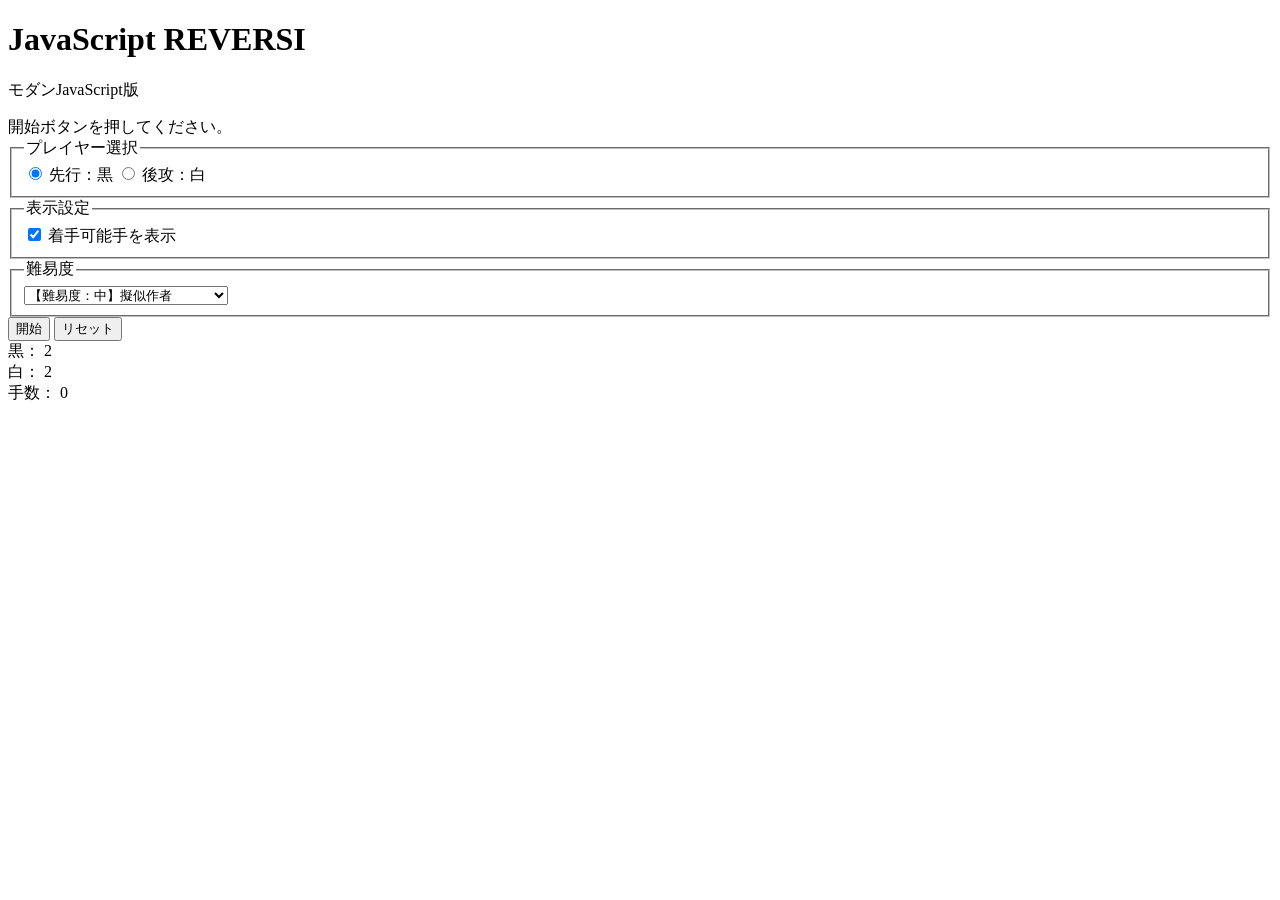
==== index-modern.html @ 6d747058 "Create modern HTML5 version without Prototype.js" ====
<!DOCTYPE html>
<html lang="ja">
<head>
    <meta charset="UTF-8">
    <meta name="viewport" content="width=device-width, initial-scale=1, maximum-scale=1, user-scalable=no">
    <meta name="description" content="JavaScriptで動作する軽量なReversi（オセロ）ゲーム">
    <title>JavaScript REVERSI - モダン版</title>
    <link rel="stylesheet" href="style.css">
</head>
<body>
    <div class="game-wrapper">
        <main class="game-container">
            <header class="game-header">
                <h1>JavaScript REVERSI</h1>
                <p class="subtitle">モダンJavaScript版</p>
            </header>

            <!-- ゲームボード -->
            <section class="game-board">
                <div class="board-grid" id="boardGrid">
                    <!-- ボタンは JavaScript で動的に生成される -->
                </div>
            </section>

            <!-- ステータス表示 -->
            <section class="game-status">
                <div id="statusMessage" class="status-message">開始ボタンを押してください。</div>
            </section>

            <!-- ゲームコントロール -->
            <section class="game-controls">
                <div class="control-group">
                    <fieldset>
                        <legend>プレイヤー選択</legend>
                        <div class="radio-group">
                            <label>
                                <input type="radio" name="playerColor" value="BLACK" checked>
                                先行：黒
                            </label>
                            <label>
                                <input type="radio" name="playerColor" value="WHITE">
                                後攻：白
                            </label>
                        </div>
                    </fieldset>

                    <fieldset>
                        <legend>表示設定</legend>
                        <div class="checkbox-group">
                            <label>
                                <input type="checkbox" id="showLegalMoves" checked>
                                着手可能手を表示
                            </label>
                        </div>
                    </fieldset>

                    <fieldset>
                        <legend>難易度</legend>
                        <select id="difficultyLevel">
                            <option value="0">【難易度：低】ランダムに指す</option>
                            <option value="1" selected>【難易度：中】擬似作者</option>
                            <option value="2">【難易度：高】試験中</option>
                        </select>
                    </fieldset>
                </div>

                <div class="button-group">
                    <button id="startBtn" class="btn btn-primary">開始</button>
                    <button id="resetBtn" class="btn btn-secondary">リセット</button>
                </div>
            </section>

            <!-- ゲーム情報 -->
            <section class="game-info">
                <div class="info-item">
                    <span class="info-label">黒：</span>
                    <span id="blackCount" class="info-value">2</span>
                </div>
                <div class="info-item">
                    <span class="info-label">白：</span>
                    <span id="whiteCount" class="info-value">2</span>
                </div>
                <div class="info-item">
                    <span class="info-label">手数：</span>
                    <span id="moveCount" class="info-value">0</span>
                </div>
            </section>
        </main>
    </div>

    <!-- スクリプト読み込み -->
    <script src="reversi.js"></script>
    <script>
        // ゲームの初期化
        const game = new ReversiGame();
        game.initializeUI();
    </script>
</body>
</html>
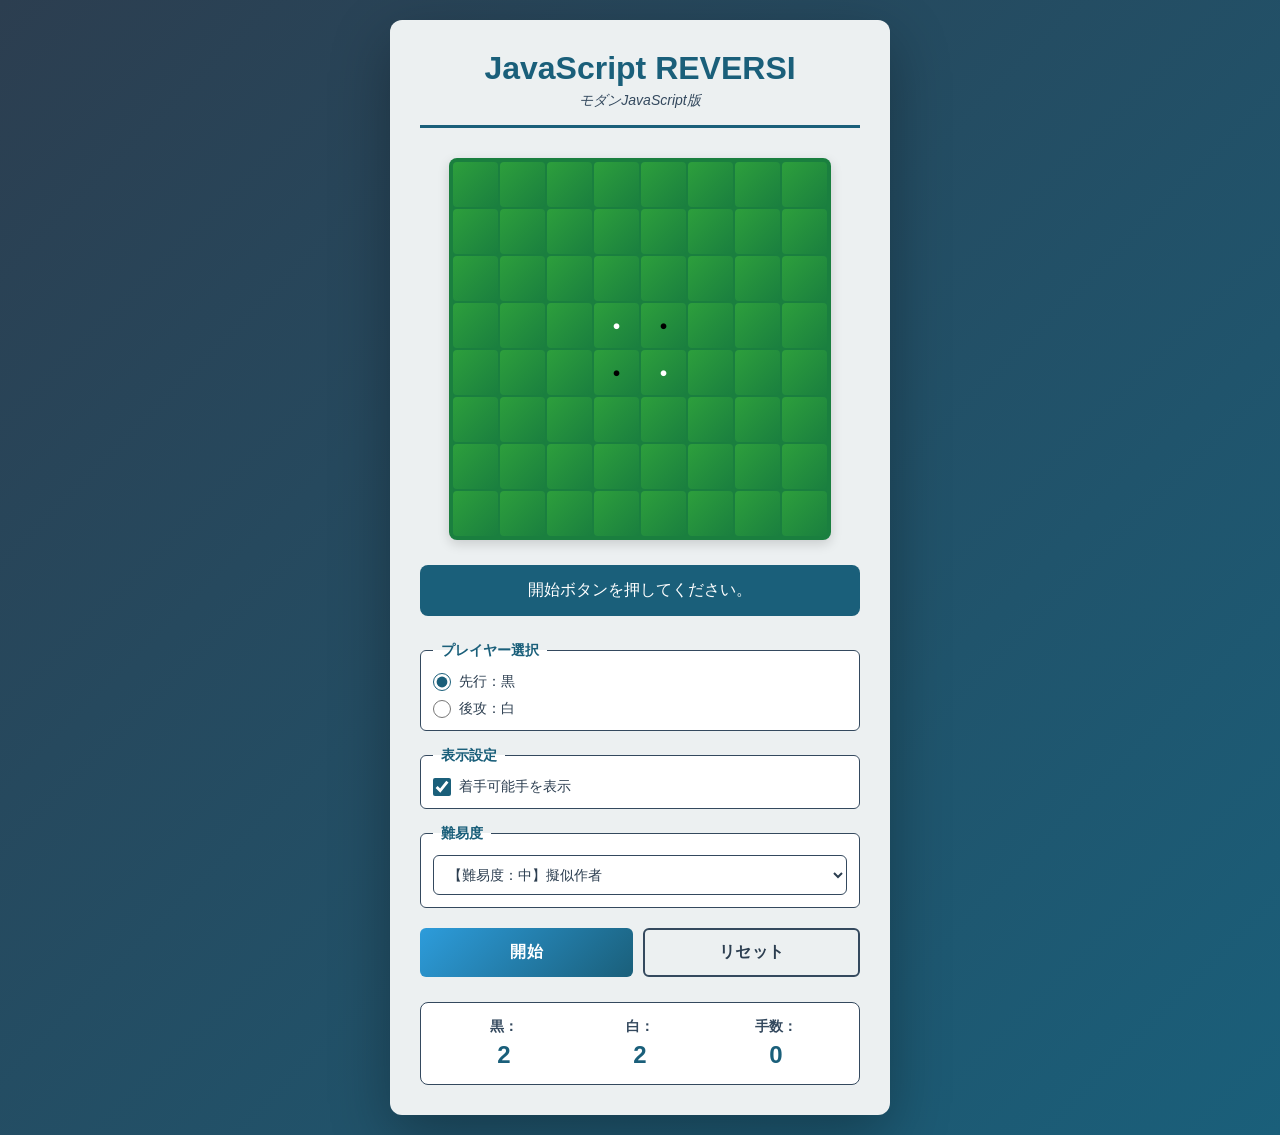
==== commit 9c6cbb52: "Add modern HTML5 and CSS, create reversi.js with class-based architecture" ====
--- a/index-modern.html
+++ b/index-modern.html
@@ -96,4 +96,4 @@
         game.initializeUI();
     </script>
 </body>
-</html>
+</html>
--- a/style.css
+++ b/style.css
@@ -0,0 +1,373 @@
+/* ============================================
+   Reversi Game - Modern CSS
+   ============================================ */
+
+:root {
+    --primary-color: #1a5f7a;
+    --secondary-color: #2d9cdb;
+    --success-color: #27ae60;
+    --danger-color: #e74c3c;
+    --dark-bg: #2c3e50;
+    --light-bg: #ecf0f1;
+    --board-green: #1a7f3f;
+    --border-color: #34495e;
+    --text-dark: #2c3e50;
+    --text-light: #ffffff;
+}
+
+* {
+    margin: 0;
+    padding: 0;
+    box-sizing: border-box;
+}
+
+html {
+    font-size: 16px;
+}
+
+body {
+    font-family: 'Segoe UI', Tahoma, Geneva, Verdana, sans-serif;
+    background: linear-gradient(135deg, var(--dark-bg) 0%, var(--primary-color) 100%);
+    color: var(--text-dark);
+    min-height: 100vh;
+    padding: 20px;
+}
+
+/* ============================================
+   Layout
+   ============================================ */
+
+.game-wrapper {
+    display: flex;
+    justify-content: center;
+    align-items: center;
+    min-height: 100vh;
+}
+
+.game-container {
+    background: var(--light-bg);
+    border-radius: 12px;
+    box-shadow: 0 20px 60px rgba(0, 0, 0, 0.3);
+    padding: 30px;
+    max-width: 500px;
+    width: 100%;
+}
+
+/* ============================================
+   Header
+   ============================================ */
+
+.game-header {
+    text-align: center;
+    margin-bottom: 30px;
+    border-bottom: 3px solid var(--primary-color);
+    padding-bottom: 15px;
+}
+
+.game-header h1 {
+    font-size: 2rem;
+    color: var(--primary-color);
+    margin-bottom: 5px;
+    font-weight: 700;
+}
+
+.game-header .subtitle {
+    font-size: 0.875rem;
+    color: var(--border-color);
+    font-style: italic;
+}
+
+/* ============================================
+   Game Board
+   ============================================ */
+
+.game-board {
+    margin-bottom: 25px;
+    display: flex;
+    justify-content: center;
+}
+
+.board-grid {
+    display: inline-grid;
+    grid-template-columns: repeat(8, 1fr);
+    gap: 2px;
+    background: var(--board-green);
+    padding: 4px;
+    border-radius: 8px;
+    box-shadow: 0 4px 12px rgba(0, 0, 0, 0.15);
+}
+
+.board-cell {
+    width: 45px;
+    height: 45px;
+    background: linear-gradient(135deg, #2d9f3c 0%, #1a7f3f 100%);
+    border: none;
+    border-radius: 4px;
+    padding: 0;
+    cursor: pointer;
+    transition: all 0.2s ease;
+    display: flex;
+    align-items: center;
+    justify-content: center;
+    overflow: hidden;
+}
+
+.board-cell:hover:not(:disabled) {
+    transform: scale(1.05);
+    box-shadow: inset 0 0 8px rgba(255, 255, 255, 0.2);
+}
+
+.board-cell:active:not(:disabled) {
+    transform: scale(0.98);
+}
+
+.board-cell img {
+    width: 100%;
+    height: 100%;
+    object-fit: cover;
+    display: block;
+}
+
+/* ============================================
+   Status Message
+   ============================================ */
+
+.game-status {
+    background: var(--primary-color);
+    color: var(--text-light);
+    padding: 15px;
+    border-radius: 8px;
+    margin-bottom: 25px;
+    text-align: center;
+    font-weight: 500;
+    min-height: 40px;
+    display: flex;
+    align-items: center;
+    justify-content: center;
+}
+
+.status-message {
+    width: 100%;
+}
+
+/* ============================================
+   Game Controls
+   ============================================ */
+
+.game-controls {
+    margin-bottom: 25px;
+}
+
+.control-group {
+    display: flex;
+    flex-direction: column;
+    gap: 15px;
+    margin-bottom: 20px;
+}
+
+fieldset {
+    border: 1px solid var(--border-color);
+    border-radius: 6px;
+    padding: 12px;
+    background: white;
+}
+
+legend {
+    padding: 0 8px;
+    font-weight: 600;
+    color: var(--primary-color);
+    font-size: 0.9rem;
+}
+
+.radio-group,
+.checkbox-group {
+    display: flex;
+    flex-direction: column;
+    gap: 8px;
+}
+
+label {
+    display: flex;
+    align-items: center;
+    cursor: pointer;
+    user-select: none;
+    font-size: 0.9rem;
+}
+
+label input[type="radio"],
+label input[type="checkbox"] {
+    margin-right: 8px;
+    cursor: pointer;
+    width: 18px;
+    height: 18px;
+    accent-color: var(--primary-color);
+}
+
+select {
+    width: 100%;
+    padding: 10px;
+    border: 1px solid var(--border-color);
+    border-radius: 6px;
+    font-size: 0.9rem;
+    background: white;
+    color: var(--text-dark);
+    cursor: pointer;
+    transition: border-color 0.2s ease;
+}
+
+select:hover,
+select:focus {
+    border-color: var(--primary-color);
+    outline: none;
+}
+
+/* ============================================
+   Buttons
+   ============================================ */
+
+.button-group {
+    display: flex;
+    gap: 10px;
+    margin-top: 20px;
+}
+
+.btn {
+    flex: 1;
+    padding: 12px 20px;
+    border: none;
+    border-radius: 6px;
+    font-size: 1rem;
+    font-weight: 600;
+    cursor: pointer;
+    transition: all 0.3s ease;
+    text-transform: uppercase;
+    letter-spacing: 0.5px;
+}
+
+.btn:hover {
+    transform: translateY(-2px);
+    box-shadow: 0 6px 16px rgba(0, 0, 0, 0.2);
+}
+
+.btn:active {
+    transform: translateY(0);
+}
+
+.btn-primary {
+    background: linear-gradient(135deg, var(--secondary-color) 0%, var(--primary-color) 100%);
+    color: var(--text-light);
+}
+
+.btn-primary:hover {
+    background: linear-gradient(135deg, var(--primary-color) 0%, var(--secondary-color) 100%);
+}
+
+.btn-secondary {
+    background: var(--light-bg);
+    color: var(--text-dark);
+    border: 2px solid var(--border-color);
+}
+
+.btn-secondary:hover {
+    background: var(--border-color);
+    color: var(--text-light);
+}
+
+.btn:disabled {
+    opacity: 0.5;
+    cursor: not-allowed;
+    transform: none;
+}
+
+/* ============================================
+   Game Info
+   ============================================ */
+
+.game-info {
+    display: flex;
+    justify-content: space-around;
+    background: white;
+    padding: 15px;
+    border-radius: 8px;
+    border: 1px solid var(--border-color);
+}
+
+.info-item {
+    text-align: center;
+    flex: 1;
+}
+
+.info-label {
+    display: block;
+    font-size: 0.85rem;
+    color: var(--border-color);
+    font-weight: 600;
+    margin-bottom: 5px;
+}
+
+.info-value {
+    display: block;
+    font-size: 1.5rem;
+    font-weight: 700;
+    color: var(--primary-color);
+}
+
+/* ============================================
+   Responsive Design
+   ============================================ */
+
+@media (max-width: 480px) {
+    .game-container {
+        padding: 20px;
+    }
+
+    .game-header h1 {
+        font-size: 1.5rem;
+    }
+
+    .board-cell {
+        width: 40px;
+        height: 40px;
+    }
+
+    .btn {
+        font-size: 0.9rem;
+        padding: 10px 15px;
+    }
+
+    .game-info {
+        flex-direction: column;
+        gap: 12px;
+    }
+
+    .info-item {
+        display: flex;
+        justify-content: space-between;
+        align-items: center;
+        text-align: left;
+    }
+
+    .info-label {
+        margin-bottom: 0;
+        margin-right: 10px;
+    }
+}
+
+@media (max-width: 360px) {
+    .game-container {
+        padding: 15px;
+    }
+
+    .board-cell {
+        width: 35px;
+        height: 35px;
+    }
+
+    .control-group {
+        gap: 12px;
+    }
+
+    fieldset {
+        padding: 10px;
+    }
+}
